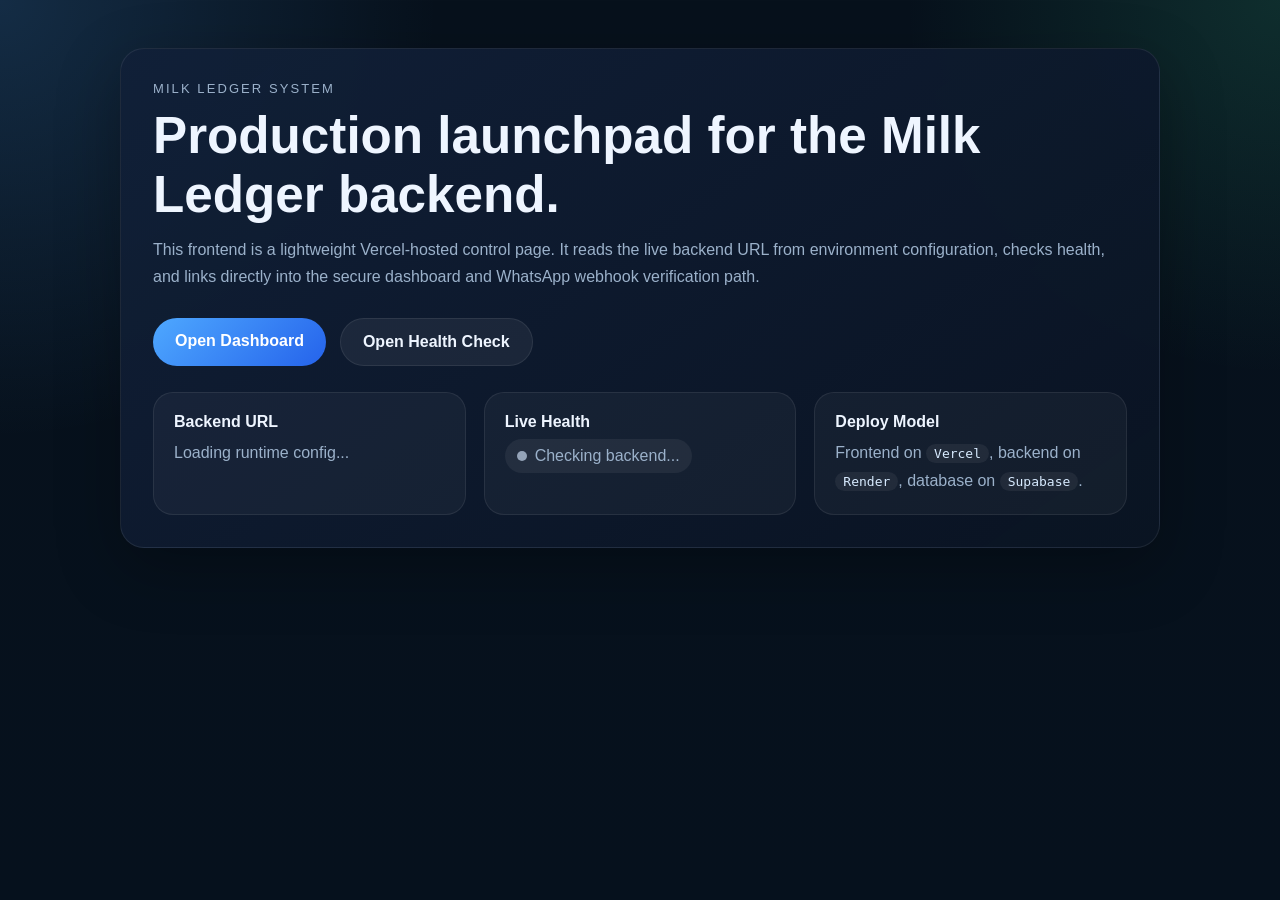
==== frontend/index.html @ 1983ac56 "production-ready structure" ====
<!doctype html>
<html lang="en">
  <head>
    <meta charset="utf-8">
    <meta name="viewport" content="width=device-width, initial-scale=1">
    <title>Milk Ledger System</title>
    <style>
      :root {
        --bg: #06111d;
        --panel: #0f1d31;
        --panel-2: #14253d;
        --text: #eef5ff;
        --muted: #9bb1ca;
        --accent: #3ddc97;
        --accent-2: #4ea8ff;
      }
      * { box-sizing: border-box; }
      body {
        margin: 0;
        font-family: Segoe UI, Arial, sans-serif;
        color: var(--text);
        background:
          radial-gradient(circle at top left, rgba(78,168,255,0.18), transparent 28%),
          radial-gradient(circle at top right, rgba(61,220,151,0.14), transparent 24%),
          linear-gradient(180deg, #07111c 0%, var(--bg) 100%);
        min-height: 100vh;
      }
      .wrap {
        max-width: 1080px;
        margin: 0 auto;
        padding: 48px 20px 72px;
      }
      .hero {
        background: linear-gradient(145deg, rgba(17, 32, 56, 0.96), rgba(10, 20, 35, 0.94));
        border: 1px solid rgba(255,255,255,0.08);
        border-radius: 24px;
        padding: 32px;
        box-shadow: 0 20px 64px rgba(0,0,0,0.28);
      }
      .eyebrow {
        color: var(--muted);
        text-transform: uppercase;
        letter-spacing: 0.16em;
        font-size: 13px;
        margin-bottom: 10px;
      }
      h1 {
        font-size: clamp(2rem, 4vw, 3.4rem);
        margin: 0 0 12px;
      }
      p {
        color: var(--muted);
        line-height: 1.7;
        margin: 0;
      }
      .actions, .meta {
        display: flex;
        flex-wrap: wrap;
        gap: 14px;
        margin-top: 28px;
      }
      .btn {
        appearance: none;
        border: 0;
        border-radius: 999px;
        padding: 14px 22px;
        cursor: pointer;
        text-decoration: none;
        font-weight: 700;
      }
      .btn-primary {
        color: #fff;
        background: linear-gradient(135deg, var(--accent-2), #2563eb);
      }
      .btn-secondary {
        color: var(--text);
        background: rgba(255,255,255,0.06);
        border: 1px solid rgba(255,255,255,0.08);
      }
      .grid {
        display: grid;
        grid-template-columns: repeat(auto-fit, minmax(240px, 1fr));
        gap: 18px;
        margin-top: 26px;
      }
      .card {
        background: rgba(255,255,255,0.04);
        border: 1px solid rgba(255,255,255,0.08);
        border-radius: 20px;
        padding: 20px;
      }
      .card h2 {
        margin: 0 0 8px;
        font-size: 1rem;
      }
      .status {
        display: inline-flex;
        align-items: center;
        gap: 8px;
        padding: 8px 12px;
        border-radius: 999px;
        background: rgba(255,255,255,0.06);
        color: var(--muted);
      }
      .dot {
        width: 10px;
        height: 10px;
        border-radius: 50%;
        background: #94a3b8;
      }
      .dot.ok { background: var(--accent); box-shadow: 0 0 18px rgba(61,220,151,0.65); }
      .dot.bad { background: #f87171; box-shadow: 0 0 18px rgba(248,113,113,0.65); }
      code {
        color: #d8ebff;
        background: rgba(255,255,255,0.06);
        padding: 2px 8px;
        border-radius: 999px;
      }
    </style>
    <script src="/api/config.js"></script>
    <script defer src="/app.js"></script>
  </head>
  <body>
    <main class="wrap">
      <section class="hero">
        <div class="eyebrow">Milk Ledger System</div>
        <h1>Production launchpad for the Milk Ledger backend.</h1>
        <p>
          This frontend is a lightweight Vercel-hosted control page. It reads the live backend URL from environment configuration,
          checks health, and links directly into the secure dashboard and WhatsApp webhook verification path.
        </p>

        <div class="actions">
          <a class="btn btn-primary" id="openDashboard" href="#" target="_blank" rel="noreferrer">Open Dashboard</a>
          <a class="btn btn-secondary" id="openHealth" href="#" target="_blank" rel="noreferrer">Open Health Check</a>
        </div>

        <div class="grid">
          <div class="card">
            <h2>Backend URL</h2>
            <p id="backendUrlText">Loading runtime config...</p>
          </div>
          <div class="card">
            <h2>Live Health</h2>
            <div class="status" id="healthBadge"><span class="dot"></span><span id="healthText">Checking backend...</span></div>
          </div>
          <div class="card">
            <h2>Deploy Model</h2>
            <p>Frontend on <code>Vercel</code>, backend on <code>Render</code>, database on <code>Supabase</code>.</p>
          </div>
        </div>
      </section>
    </main>
  </body>
</html>
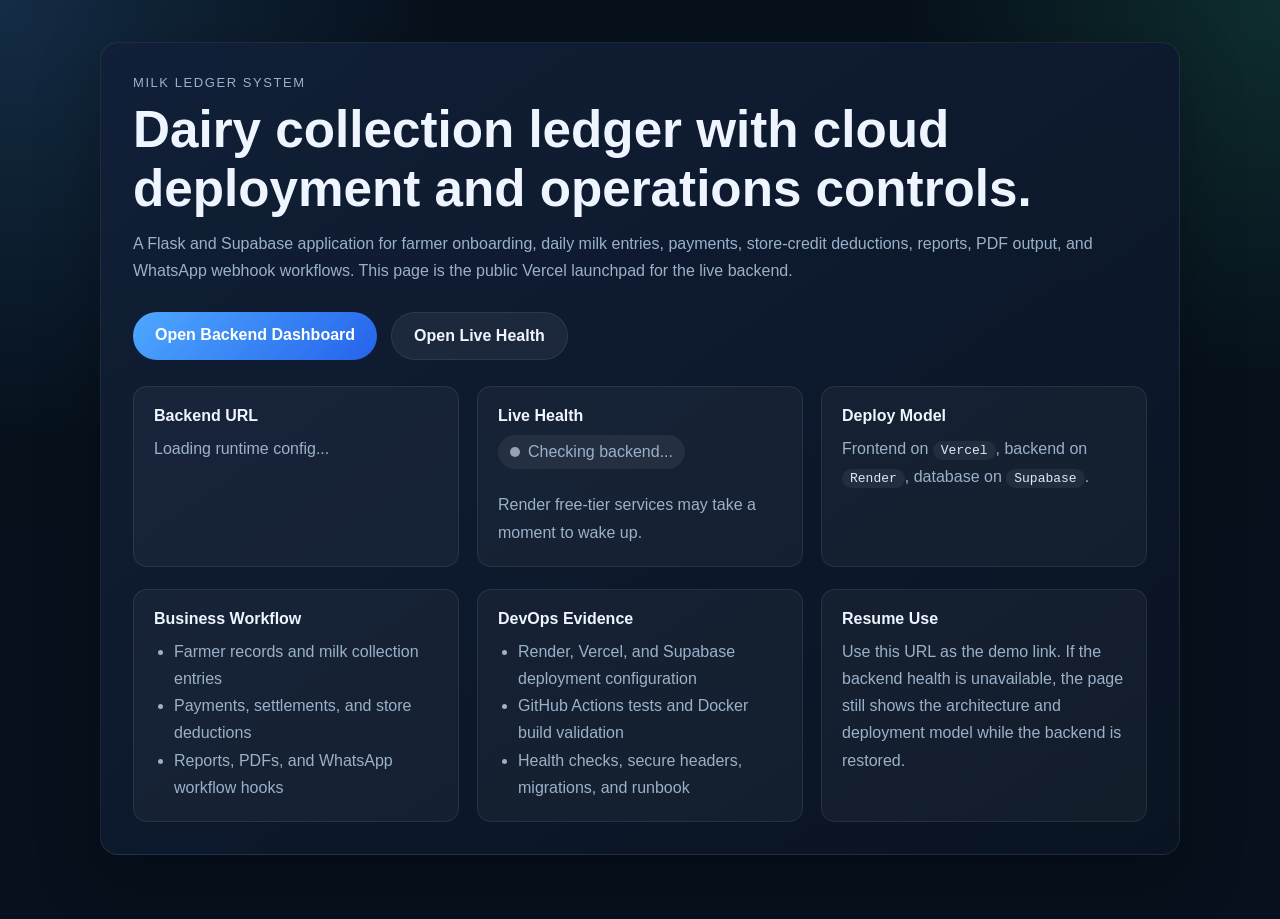
==== commit 095879b9: "feat: improve recruiter-facing demo page" ====
--- a/frontend/index.html
+++ b/frontend/index.html
@@ -8,11 +8,11 @@
       :root {
         --bg: #06111d;
         --panel: #0f1d31;
-        --panel-2: #14253d;
         --text: #eef5ff;
         --muted: #9bb1ca;
         --accent: #3ddc97;
         --accent-2: #4ea8ff;
+        --warning: #facc15;
       }
       * { box-sizing: border-box; }
       body {
@@ -26,34 +26,42 @@
         min-height: 100vh;
       }
       .wrap {
-        max-width: 1080px;
+        max-width: 1120px;
         margin: 0 auto;
-        padding: 48px 20px 72px;
+        padding: 42px 20px 64px;
       }
       .hero {
         background: linear-gradient(145deg, rgba(17, 32, 56, 0.96), rgba(10, 20, 35, 0.94));
         border: 1px solid rgba(255,255,255,0.08);
-        border-radius: 24px;
+        border-radius: 18px;
         padding: 32px;
         box-shadow: 0 20px 64px rgba(0,0,0,0.28);
       }
       .eyebrow {
         color: var(--muted);
         text-transform: uppercase;
-        letter-spacing: 0.16em;
+        letter-spacing: 0.12em;
         font-size: 13px;
         margin-bottom: 10px;
       }
       h1 {
-        font-size: clamp(2rem, 4vw, 3.4rem);
+        font-size: clamp(2rem, 4vw, 3.25rem);
         margin: 0 0 12px;
       }
-      p {
+      h2 {
+        margin: 0 0 10px;
+        font-size: 1rem;
+      }
+      p, li {
         color: var(--muted);
         line-height: 1.7;
-        margin: 0;
       }
-      .actions, .meta {
+      p { margin: 0; }
+      ul {
+        margin: 10px 0 0;
+        padding-left: 20px;
+      }
+      .actions {
         display: flex;
         flex-wrap: wrap;
         gap: 14px;
@@ -86,12 +94,8 @@
       .card {
         background: rgba(255,255,255,0.04);
         border: 1px solid rgba(255,255,255,0.08);
-        border-radius: 20px;
+        border-radius: 14px;
         padding: 20px;
-      }
-      .card h2 {
-        margin: 0 0 8px;
-        font-size: 1rem;
       }
       .status {
         display: inline-flex;
@@ -110,12 +114,14 @@
       }
       .dot.ok { background: var(--accent); box-shadow: 0 0 18px rgba(61,220,151,0.65); }
       .dot.bad { background: #f87171; box-shadow: 0 0 18px rgba(248,113,113,0.65); }
+      .dot.warn { background: var(--warning); box-shadow: 0 0 18px rgba(250,204,21,0.55); }
       code {
         color: #d8ebff;
         background: rgba(255,255,255,0.06);
         padding: 2px 8px;
         border-radius: 999px;
       }
+      .section { margin-top: 22px; }
     </style>
     <script src="/api/config.js"></script>
     <script defer src="/app.js"></script>
@@ -124,15 +130,15 @@
     <main class="wrap">
       <section class="hero">
         <div class="eyebrow">Milk Ledger System</div>
-        <h1>Production launchpad for the Milk Ledger backend.</h1>
+        <h1>Dairy collection ledger with cloud deployment and operations controls.</h1>
         <p>
-          This frontend is a lightweight Vercel-hosted control page. It reads the live backend URL from environment configuration,
-          checks health, and links directly into the secure dashboard and WhatsApp webhook verification path.
+          A Flask and Supabase application for farmer onboarding, daily milk entries, payments, store-credit deductions,
+          reports, PDF output, and WhatsApp webhook workflows. This page is the public Vercel launchpad for the live backend.
         </p>
 
         <div class="actions">
-          <a class="btn btn-primary" id="openDashboard" href="#" target="_blank" rel="noreferrer">Open Dashboard</a>
-          <a class="btn btn-secondary" id="openHealth" href="#" target="_blank" rel="noreferrer">Open Health Check</a>
+          <a class="btn btn-primary" id="openDashboard" href="#" target="_blank" rel="noreferrer">Open Backend Dashboard</a>
+          <a class="btn btn-secondary" id="openHealth" href="#" target="_blank" rel="noreferrer">Open Live Health</a>
         </div>
 
         <div class="grid">
@@ -143,12 +149,36 @@
           <div class="card">
             <h2>Live Health</h2>
             <div class="status" id="healthBadge"><span class="dot"></span><span id="healthText">Checking backend...</span></div>
+            <p class="section" id="healthDetail">Render free-tier services may take a moment to wake up.</p>
           </div>
           <div class="card">
             <h2>Deploy Model</h2>
             <p>Frontend on <code>Vercel</code>, backend on <code>Render</code>, database on <code>Supabase</code>.</p>
           </div>
         </div>
+
+        <div class="grid section">
+          <div class="card">
+            <h2>Business Workflow</h2>
+            <ul>
+              <li>Farmer records and milk collection entries</li>
+              <li>Payments, settlements, and store deductions</li>
+              <li>Reports, PDFs, and WhatsApp workflow hooks</li>
+            </ul>
+          </div>
+          <div class="card">
+            <h2>DevOps Evidence</h2>
+            <ul>
+              <li>Render, Vercel, and Supabase deployment configuration</li>
+              <li>GitHub Actions tests and Docker build validation</li>
+              <li>Health checks, secure headers, migrations, and runbook</li>
+            </ul>
+          </div>
+          <div class="card">
+            <h2>Resume Use</h2>
+            <p>Use this URL as the demo link. If the backend health is unavailable, the page still shows the architecture and deployment model while the backend is restored.</p>
+          </div>
+        </div>
       </section>
     </main>
   </body>
